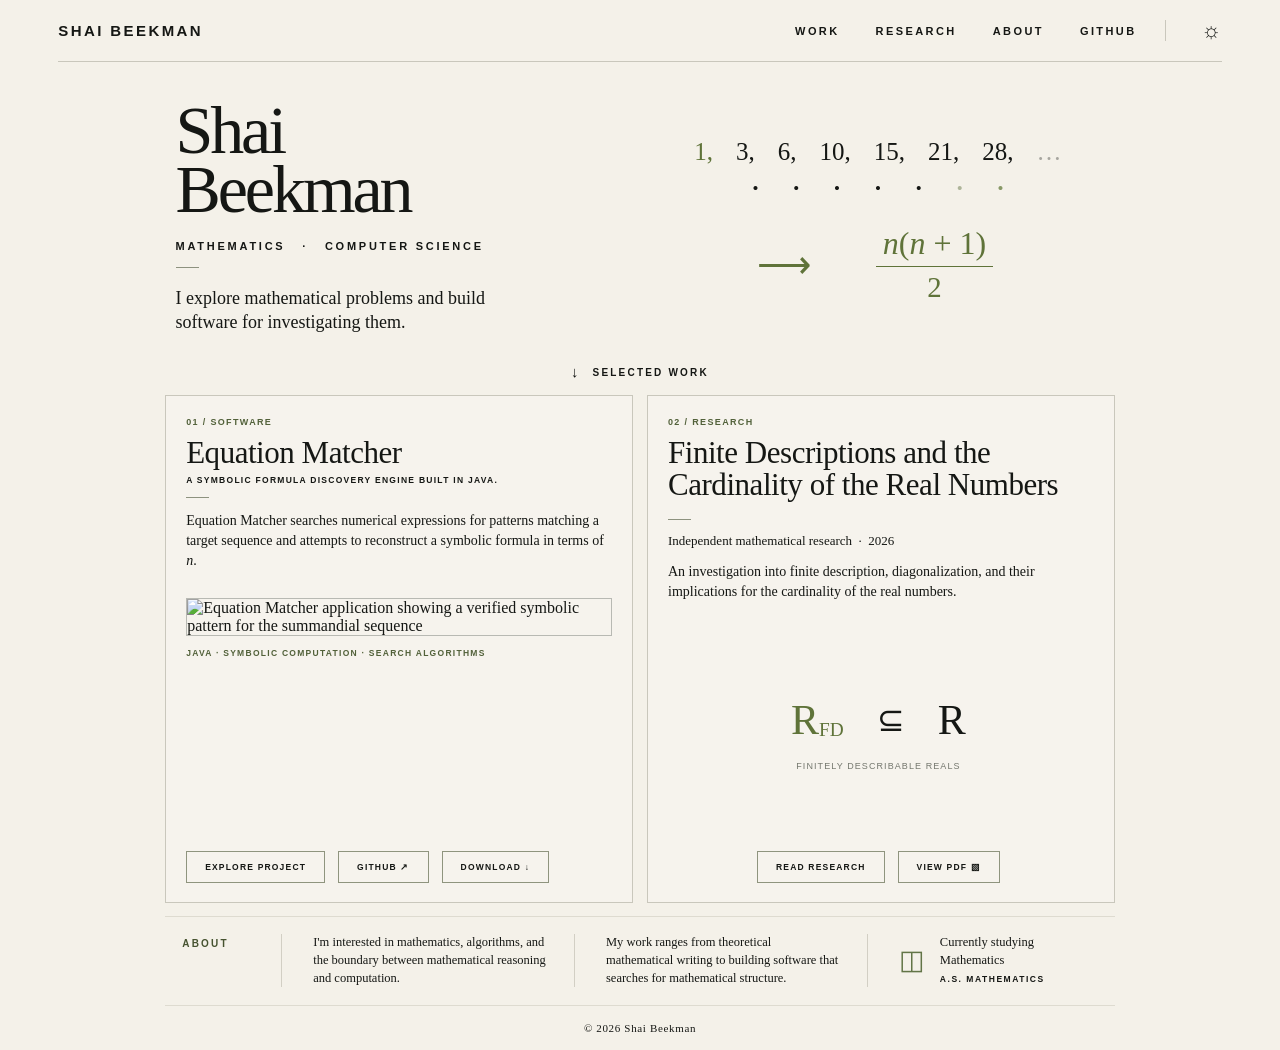
==== index.html @ c5e65092 "Add files via upload" ====
<!doctype html><html lang="en"><head><meta charset="utf-8"><meta name="viewport" content="width=device-width,initial-scale=1"><title>Shai Beekman — Mathematics & Computer Science</title><meta name="description" content="Portfolio of Shai Beekman, featuring Equation Matcher, a Java symbolic formula discovery engine, and independent mathematical research on finite descriptions and the cardinality of the real numbers."><meta name="author" content="Shai Beekman"><meta name="theme-color" content="#f4f1e9"><meta property="og:type" content="website"><meta property="og:title" content="Shai Beekman — Mathematics & Computer Science"><meta property="og:description" content="Portfolio of Shai Beekman, featuring Equation Matcher, a Java symbolic formula discovery engine, and independent mathematical research on finite descriptions and the cardinality of the real numbers."><meta name="twitter:card" content="summary"><link rel="stylesheet" href="styles.css"></head><body>
<header><a class="brand" href="#top">SHAI BEEKMAN</a><nav><a href="#work">WORK</a><a href="#research">RESEARCH</a><a href="#about">ABOUT</a><a href="https://github.com/ShaiBeekman" target="_blank" rel="noopener noreferrer">GITHUB</a><span class="nav-divider" aria-hidden="true"></span><button class="theme-icon" type="button" aria-label="Theme">☼</button></nav></header>
<main id="top"><section class="hero"><div class="hero-copy"><h1><span>Shai</span><span>Beekman</span></h1><p class="kicker">MATHEMATICS <span>·</span> COMPUTER SCIENCE</p><div class="rule"></div><p class="intro">I explore mathematical problems and build software for investigating them.</p></div><div class="sequence" aria-label="Triangular number sequence resolving to the Gaussian sum"><div class="terms"><span>1,</span><span>3,</span><span>6,</span><span>10,</span><span>15,</span><span class="accent">21,</span><span>28,</span><span class="fade">…</span></div><div class="dots" aria-hidden="true"><span class="dot dot-1">•</span><span class="dot dot-2">•</span><span class="dot dot-3">•</span><span class="dot dot-4">•</span><span class="dot dot-5">•</span><span class="dot dot-6">•</span><span class="dot dot-7">•</span></div><div class="resolve"><span class="arrow">⟶</span><span class="formula" aria-label="n times n plus 1 over 2"><span class="numerator"><i>n</i>(<i>n</i> + 1)</span><span class="denominator">2</span></span></div></div></section>
<div class="section-label"><span>↓</span> SELECTED WORK</div>
<section id="work" class="cards"><article class="card software"><p class="eyebrow">01 / SOFTWARE</p><h2>Equation Matcher</h2><p class="subhead">A SYMBOLIC FORMULA DISCOVERY ENGINE BUILT IN JAVA.</p><div class="mini-rule"></div><p>Equation Matcher searches numerical expressions for patterns matching a target sequence and attempts to reconstruct a symbolic formula in terms of <i>n</i>.</p><img src="assets/equation-matcher.png" alt="Equation Matcher application showing a verified symbolic pattern for the summandial sequence"><p class="tags">JAVA · SYMBOLIC COMPUTATION · SEARCH ALGORITHMS</p><div class="actions"><a href="equation-matcher.html">EXPLORE PROJECT</a><a href="https://github.com/ShaiBeekman/equation-matcher" target="_blank" rel="noopener noreferrer">GITHUB ↗</a><a href="https://github.com/ShaiBeekman/equation-matcher/releases/tag/v1.0.0" target="_blank" rel="noopener noreferrer">DOWNLOAD ↓</a></div></article>
<article id="research" class="card research"><p class="eyebrow">02 / RESEARCH</p><h2>Finite Descriptions and the<br>Cardinality of the Real Numbers</h2><div class="mini-rule"></div><p class="meta">Independent mathematical research &nbsp;·&nbsp; 2026</p><p>An investigation into finite description, diagonalization, and their implications for the cardinality of the real numbers.</p><div class="math-mark"><div class="math-expression"><span>R<sub>FD</sub></span><span class="relation">⊆</span><span>R</span></div><small>finitely describable reals</small></div><div class="actions research-actions"><a href="research.html">READ RESEARCH</a><a href="Finite Descriptions and the Cardinality of the Real Numbers.pdf">VIEW PDF ▧</a></div></article></section>
<section id="about" class="about"><h3>ABOUT</h3><p>I'm interested in mathematics, algorithms, and the boundary between mathematical reasoning and computation.</p><p>My work ranges from theoretical mathematical writing to building software that searches for mathematical structure.</p><div><span class="column-icon">◫</span><p>Currently studying Mathematics<br><b>A.S. MATHEMATICS</b></p></div></section></main><footer>© 2026 Shai Beekman</footer>
<script src="script.js"></script></body></html>
---- styles.css ----
:root{
  --paper:#f4f1e9;
  --ink:#151714;
  --muted:#74776e;
  --line:#c9c7bc;
  --accent:#5f7339;
  --card:rgba(255,255,255,.16);
}
*{box-sizing:border-box}
html{scroll-behavior:smooth}
body{margin:0;background:var(--paper);color:var(--ink);font-family:Georgia,'Times New Roman',serif}
a{color:inherit;text-decoration:none}
button{font:inherit;color:inherit}

header{
  height:62px;
  margin:0 4.55%;
  display:flex;
  align-items:center;
  justify-content:space-between;
  border-bottom:1px solid var(--line);
  font-family:Arial,sans-serif;
  letter-spacing:.22em;
  font-size:11px;
}
.brand{font-size:15px;font-weight:700}
nav{display:flex;align-items:center;gap:36px;font-weight:700}
.nav-divider{height:21px;border-left:1px solid var(--line);margin-left:-8px}
.theme-icon{border:0;background:none;padding:0;font-size:22px;line-height:1;cursor:pointer;font-weight:400}

main{width:74.2%;max-width:1320px;margin:auto}
.hero{
  min-height:302px;
  padding:34px 1.1% 22px;
  display:grid;
  grid-template-columns:.92fr 1.08fr;
  align-items:center;
  gap:90px;
}
.hero-copy{align-self:center}
.hero h1{
  font-weight:400;
  font-size:clamp(68px,5.25vw,92px);
  line-height:.79;
  margin:0 0 23px;
  letter-spacing:-.046em;
}
.hero h1 span{display:block}
.hero h1 span+span{margin-top:.08em}
.kicker{font:700 11px Arial,sans-serif;letter-spacing:.25em;margin:0}
.kicker span{padding:0 11px}
.rule,.mini-rule{width:23px;border-top:1px solid #8d927f}
.rule{margin:15px 0 18px}
.mini-rule{margin:12px 0 13px}
.intro{font-size:18px;line-height:1.35;max-width:360px;margin:0}

.sequence{text-align:center;font-size:25px;padding-top:2px}
.terms{display:flex;justify-content:center;gap:23px}
.accent,.formula,.math-expression span:first-child{color:var(--accent)}
.fade{opacity:.34}
.dots{font-size:17px;margin:13px auto 0;display:grid;grid-template-columns:repeat(7,1fr);align-items:center;width:286px;letter-spacing:0}
.dot{color:var(--ink)}
.dot-6{color:#aeb59a}
.dot-7{color:#889967}
.resolve{margin-top:28px;display:flex;justify-content:center;align-items:center;gap:59px}
.arrow{font-size:38px;color:var(--accent);font-weight:200}
.formula{display:inline-flex;flex-direction:column;align-items:center;min-width:128px;font-size:32px;line-height:1.06}
.formula .numerator{display:block;padding:0 7px 5px;border-bottom:1px solid var(--accent);white-space:nowrap}
.formula .denominator{display:block;padding-top:5px;font-size:.9em}

.section-label{
  text-align:center;
  font:700 10px Arial,sans-serif;
  letter-spacing:.22em;
  margin:0 0 14px;
  display:flex;
  justify-content:center;
  align-items:center;
  gap:14px;
}
.section-label span{font:400 15px Georgia,serif;letter-spacing:0}
.cards{display:grid;grid-template-columns:1fr 1fr;gap:14px;align-items:stretch}
.card{
  border:1px solid var(--line);
  padding:21px 20px 19px;
  background:var(--card);
  min-height:508px;
  display:flex;
  flex-direction:column;
}
.eyebrow,.subhead,.tags{font-family:Arial,sans-serif;font-weight:700;letter-spacing:.15em;color:#52613a}
.eyebrow{font-size:9px;margin:0}
.card h2{font-size:31px;font-weight:400;line-height:1.04;margin:10px 0 6px;letter-spacing:-.015em}
.subhead{font-size:8.5px;color:var(--ink);margin:0}
.card>p:not(.eyebrow):not(.subhead):not(.tags):not(.meta){font-size:14px;line-height:1.42;max-width:590px;margin-top:0}
.software img{width:100%;display:block;margin:13px 0 9px;border:1px solid #b8b9b3}
.tags{font-size:8.5px;margin:3px 0 11px}
.actions{display:flex;gap:13px;flex-wrap:wrap;margin-top:auto}
.actions a{
  border:1px solid #8f947e;
  padding:10px 18px;
  font:700 8.5px Arial,sans-serif;
  letter-spacing:.14em;
  transition:background .18s ease,transform .18s ease;
}
.actions a:hover{background:#e9e7dd;transform:translateY(-1px)}
.meta{font-size:13px;margin:0 0 13px}
.research{padding-right:25px}
.research h2{font-size:31px}
.math-mark{flex:1;min-height:198px;display:flex;flex-direction:column;align-items:center;justify-content:center;gap:17px}
.math-expression{display:flex;align-items:center;justify-content:center;gap:33px;font-size:42px}
.math-expression .relation{color:var(--ink);font-size:.78em}
.math-mark sub{font-size:.46em;vertical-align:-.12em}
.math-mark small{font:9px Arial,sans-serif;letter-spacing:.12em;color:var(--muted);text-transform:uppercase}
.research-actions{justify-content:center;margin-top:0}

.about{
  margin-top:13px;
  border-top:1px solid #dedbd0;
  border-bottom:1px solid #dedbd0;
  padding:18px 1.8%;
  display:grid;
  grid-template-columns:.5fr 1.45fr 1.45fr 1.05fr;
  gap:29px;
  align-items:start;
}
.about h3{font:700 10px Arial,sans-serif;letter-spacing:.22em;color:#465330;margin:2px 0 0}
.about p{font-size:12.5px;line-height:1.42;margin:0}
.about>div{display:flex;gap:12px;align-items:center}
.about b{font:700 8.5px Arial,sans-serif;letter-spacing:.18em}
.column-icon{font-size:25px;color:#627547}
footer{text-align:center;padding:16px;font-size:11px;letter-spacing:.06em}

@media(max-width:1200px){
  main{width:82%}
  .hero{gap:60px}
}
@media(max-width:900px){
  header{margin:0 4%}
  nav{gap:18px}
  .nav-divider,.theme-icon{display:none}
  main{width:92%}
  .hero{grid-template-columns:1fr;padding-top:42px;min-height:auto;gap:30px}
  .sequence{padding:20px 0 8px}
  .cards{grid-template-columns:1fr}
  .about{grid-template-columns:1fr}
  .card{min-height:auto}
  .math-mark{min-height:185px}
  .research{padding-right:20px}
}
@media(max-width:600px){
  header{height:auto;padding:18px 0;align-items:flex-start}
  .brand{font-size:13px}
  nav{gap:11px;flex-wrap:wrap;justify-content:flex-end;font-size:8px}
  .hero{padding-left:0;padding-right:0}
  .hero h1{font-size:64px}
  .terms{gap:11px;font-size:20px}
  .dots{width:248px}
  .resolve{gap:28px}
  .formula{font-size:29px;min-width:115px}
  .card{padding:20px 16px}
  .card h2,.research h2{font-size:28px}
  .actions a{flex:1;text-align:center;padding:11px 8px}
  .intro{font-size:17px}
  .about{padding:24px 0}
  .about p{font-size:14px}
  .math-expression{font-size:38px;gap:24px}
}

/* v4 — restore the more structured About strip from the approved reference */
.about{
  margin-top:13px;
  border-top:1px solid #dedbd0;
  border-bottom:1px solid #dedbd0;
  padding:17px 1.8% 18px;
  grid-template-columns:.48fr 1.42fr 1.42fr 1.12fr;
  gap:0;
  align-items:center;
}
.about h3{
  align-self:start;
  padding-top:2px;
}
.about > p,
.about > div{
  min-height:49px;
  border-left:1px solid #d2cfc4;
  padding-left:31px;
  padding-right:27px;
  display:flex;
  align-items:center;
}
.about > div{
  gap:15px;
  padding-right:0;
}
.about > div p{display:block}
.about p{font-size:12.5px;line-height:1.42;margin:0}
.column-icon{
  font-size:27px;
  line-height:1;
  color:#627547;
  flex:0 0 auto;
}
@media(max-width:900px){
  .about{gap:18px}
  .about > p,.about > div{border-left:0;padding-left:0;padding-right:0;min-height:0}
}

/* v10 — functional theme control and honest handling of external links not yet supplied */
html[data-theme="dark"]{
  --paper:#171915;
  --ink:#efede4;
  --muted:#a7aa9f;
  --line:#4a4e43;
  --accent:#9aad67;
  --card:rgba(255,255,255,.025);
}

/* v13 — softer dark-mode progression for the sequence dots */
html[data-theme="dark"] .dot-1,
html[data-theme="dark"] .dot-2,
html[data-theme="dark"] .dot-3,
html[data-theme="dark"] .dot-4,
html[data-theme="dark"] .dot-5{color:#efede4}
html[data-theme="dark"] .dot-6{color:#bdc89c}
html[data-theme="dark"] .dot-7{color:#9aad67}

html[data-theme="dark"] .actions a:hover{background:#24281f}
html[data-theme="dark"] .research-actions a:hover{background:#24281f}
html[data-theme="dark"] .software img{border-color:#4a4e43}
html[data-theme="dark"] .about{border-color:#383b34}
html[data-theme="dark"] .about > p,
html[data-theme="dark"] .about > div{border-color:#44483e}
html[data-theme="dark"] .eyebrow,
html[data-theme="dark"] .tags{color:#9aad67}
html[data-theme="dark"] .subhead{color:var(--ink)}
html[data-theme="dark"] .rule,
html[data-theme="dark"] .mini-rule{border-color:#7c836d}

.pending-link[aria-disabled="true"]{
  opacity:.48;
  cursor:not-allowed;
}
.pending-link[aria-disabled="true"]:hover{
  transform:none !important;
  background:transparent !important;
}


/* v12 — final QA: keyboard focus and reduced-motion support */
a:focus-visible,button:focus-visible{outline:2px solid var(--accent);outline-offset:4px}
@media (prefers-reduced-motion: reduce){
  html{scroll-behavior:auto}
  *,*::before,*::after{scroll-behavior:auto!important;transition-duration:.01ms!important;animation-duration:.01ms!important;animation-iteration-count:1!important}
}
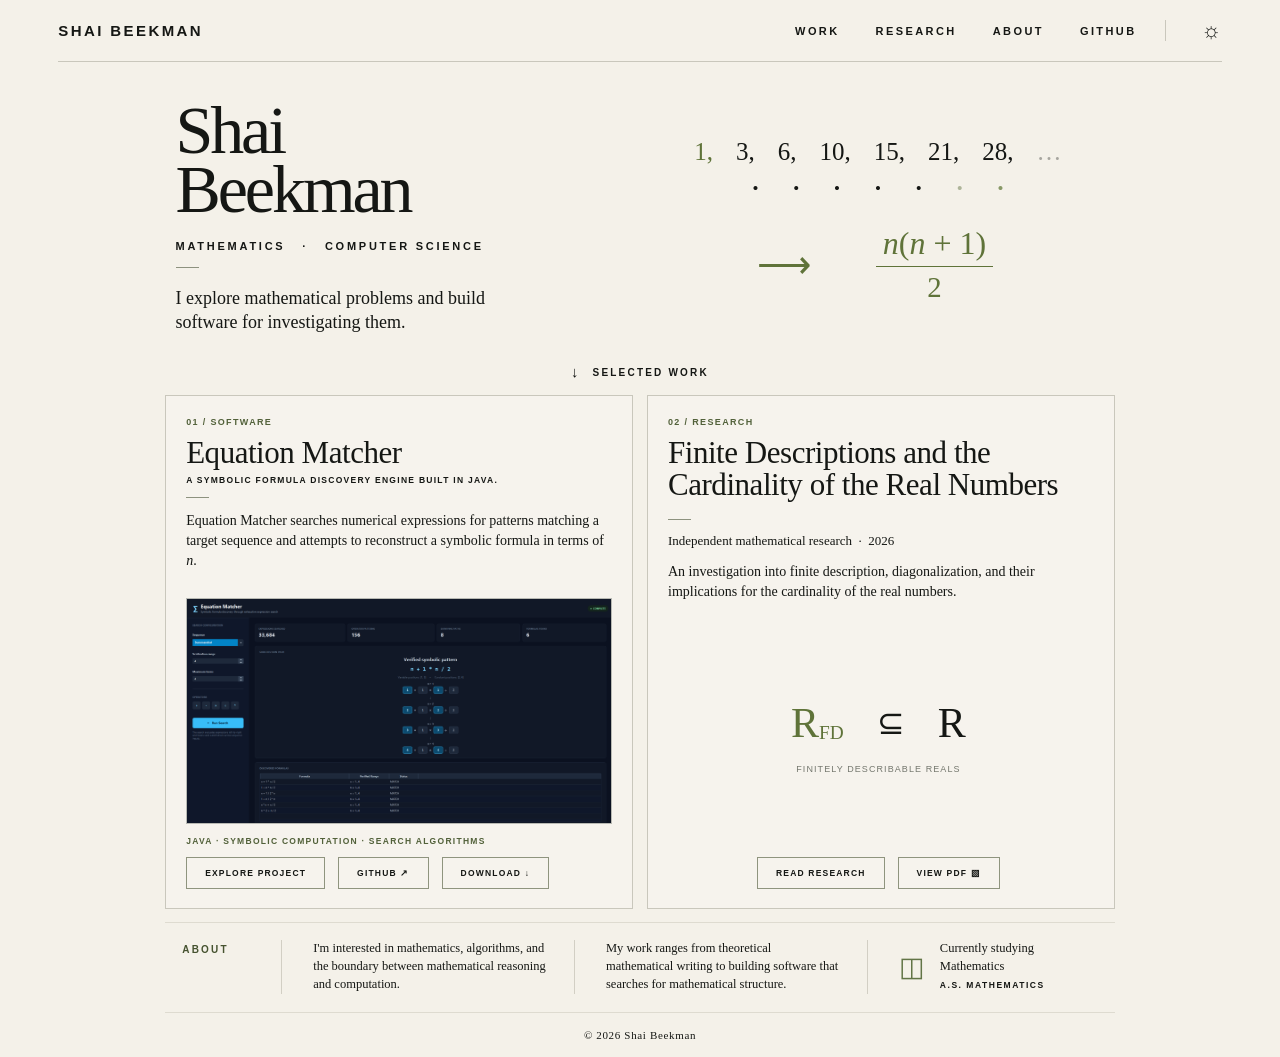
==== commit 34b2e3de: "Add files via upload" ====
--- a/index.html
+++ b/index.html
@@ -2,7 +2,7 @@
 <header><a class="brand" href="#top">SHAI BEEKMAN</a><nav><a href="#work">WORK</a><a href="#research">RESEARCH</a><a href="#about">ABOUT</a><a href="https://github.com/ShaiBeekman" target="_blank" rel="noopener noreferrer">GITHUB</a><span class="nav-divider" aria-hidden="true"></span><button class="theme-icon" type="button" aria-label="Theme">☼</button></nav></header>
 <main id="top"><section class="hero"><div class="hero-copy"><h1><span>Shai</span><span>Beekman</span></h1><p class="kicker">MATHEMATICS <span>·</span> COMPUTER SCIENCE</p><div class="rule"></div><p class="intro">I explore mathematical problems and build software for investigating them.</p></div><div class="sequence" aria-label="Triangular number sequence resolving to the Gaussian sum"><div class="terms"><span>1,</span><span>3,</span><span>6,</span><span>10,</span><span>15,</span><span class="accent">21,</span><span>28,</span><span class="fade">…</span></div><div class="dots" aria-hidden="true"><span class="dot dot-1">•</span><span class="dot dot-2">•</span><span class="dot dot-3">•</span><span class="dot dot-4">•</span><span class="dot dot-5">•</span><span class="dot dot-6">•</span><span class="dot dot-7">•</span></div><div class="resolve"><span class="arrow">⟶</span><span class="formula" aria-label="n times n plus 1 over 2"><span class="numerator"><i>n</i>(<i>n</i> + 1)</span><span class="denominator">2</span></span></div></div></section>
 <div class="section-label"><span>↓</span> SELECTED WORK</div>
-<section id="work" class="cards"><article class="card software"><p class="eyebrow">01 / SOFTWARE</p><h2>Equation Matcher</h2><p class="subhead">A SYMBOLIC FORMULA DISCOVERY ENGINE BUILT IN JAVA.</p><div class="mini-rule"></div><p>Equation Matcher searches numerical expressions for patterns matching a target sequence and attempts to reconstruct a symbolic formula in terms of <i>n</i>.</p><img src="assets/equation-matcher.png" alt="Equation Matcher application showing a verified symbolic pattern for the summandial sequence"><p class="tags">JAVA · SYMBOLIC COMPUTATION · SEARCH ALGORITHMS</p><div class="actions"><a href="equation-matcher.html">EXPLORE PROJECT</a><a href="https://github.com/ShaiBeekman/equation-matcher" target="_blank" rel="noopener noreferrer">GITHUB ↗</a><a href="https://github.com/ShaiBeekman/equation-matcher/releases/tag/v1.0.0" target="_blank" rel="noopener noreferrer">DOWNLOAD ↓</a></div></article>
+<section id="work" class="cards"><article class="card software"><p class="eyebrow">01 / SOFTWARE</p><h2>Equation Matcher</h2><p class="subhead">A SYMBOLIC FORMULA DISCOVERY ENGINE BUILT IN JAVA.</p><div class="mini-rule"></div><p>Equation Matcher searches numerical expressions for patterns matching a target sequence and attempts to reconstruct a symbolic formula in terms of <i>n</i>.</p><img src="equation-matcher.png" alt="Equation Matcher application showing a verified symbolic pattern for the summandial sequence"><p class="tags">JAVA · SYMBOLIC COMPUTATION · SEARCH ALGORITHMS</p><div class="actions"><a href="equation-matcher.html">EXPLORE PROJECT</a><a href="https://github.com/ShaiBeekman/equation-matcher" target="_blank" rel="noopener noreferrer">GITHUB ↗</a><a href="https://github.com/ShaiBeekman/equation-matcher/releases/tag/v1.0.0" target="_blank" rel="noopener noreferrer">DOWNLOAD ↓</a></div></article>
 <article id="research" class="card research"><p class="eyebrow">02 / RESEARCH</p><h2>Finite Descriptions and the<br>Cardinality of the Real Numbers</h2><div class="mini-rule"></div><p class="meta">Independent mathematical research &nbsp;·&nbsp; 2026</p><p>An investigation into finite description, diagonalization, and their implications for the cardinality of the real numbers.</p><div class="math-mark"><div class="math-expression"><span>R<sub>FD</sub></span><span class="relation">⊆</span><span>R</span></div><small>finitely describable reals</small></div><div class="actions research-actions"><a href="research.html">READ RESEARCH</a><a href="Finite Descriptions and the Cardinality of the Real Numbers.pdf">VIEW PDF ▧</a></div></article></section>
 <section id="about" class="about"><h3>ABOUT</h3><p>I'm interested in mathematics, algorithms, and the boundary between mathematical reasoning and computation.</p><p>My work ranges from theoretical mathematical writing to building software that searches for mathematical structure.</p><div><span class="column-icon">◫</span><p>Currently studying Mathematics<br><b>A.S. MATHEMATICS</b></p></div></section></main><footer>© 2026 Shai Beekman</footer>
 <script src="script.js"></script></body></html>
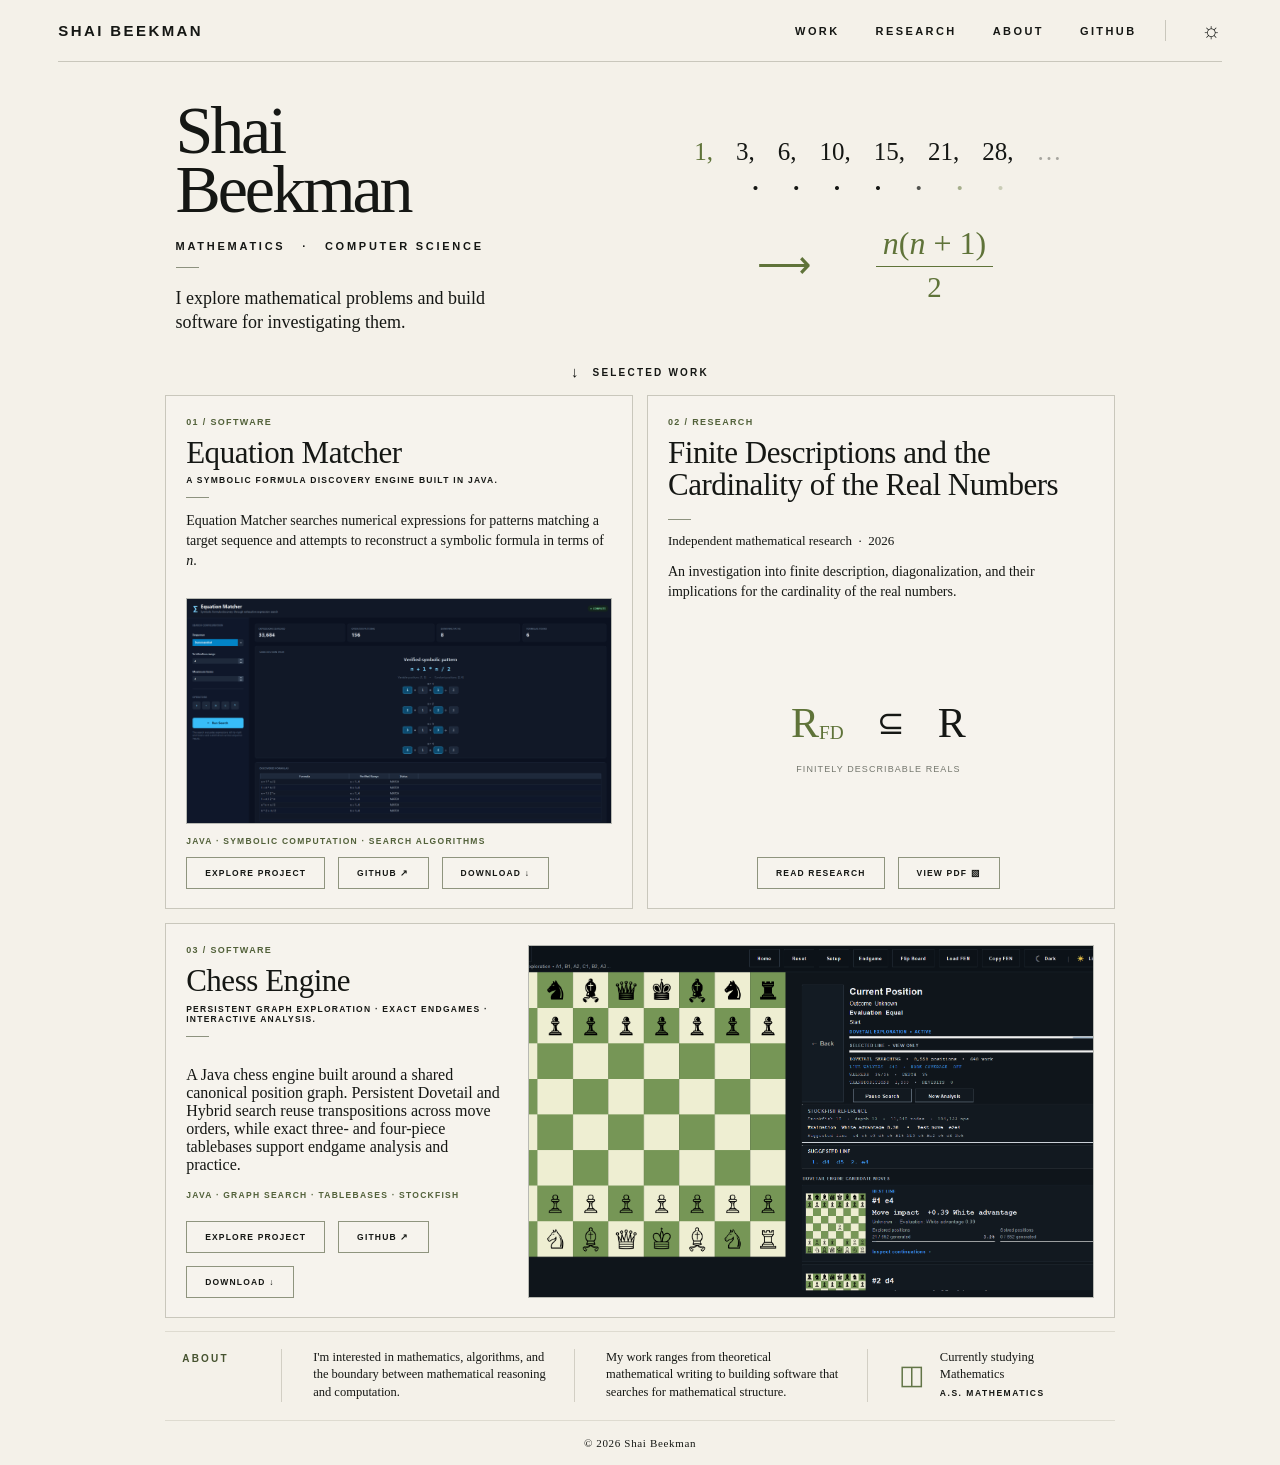
==== commit 1db42312: "Add Chess Engine to portfolio" ====
--- a/index.html
+++ b/index.html
@@ -1,8 +1,24 @@
-<!doctype html><html lang="en"><head><meta charset="utf-8"><meta name="viewport" content="width=device-width,initial-scale=1"><title>Shai Beekman — Mathematics & Computer Science</title><meta name="description" content="Portfolio of Shai Beekman, featuring Equation Matcher, a Java symbolic formula discovery engine, and independent mathematical research on finite descriptions and the cardinality of the real numbers."><meta name="author" content="Shai Beekman"><meta name="theme-color" content="#f4f1e9"><meta property="og:type" content="website"><meta property="og:title" content="Shai Beekman — Mathematics & Computer Science"><meta property="og:description" content="Portfolio of Shai Beekman, featuring Equation Matcher, a Java symbolic formula discovery engine, and independent mathematical research on finite descriptions and the cardinality of the real numbers."><meta name="twitter:card" content="summary"><link rel="stylesheet" href="styles.css"></head><body>
+<!doctype html><html lang="en"><head><meta charset="utf-8"><meta name="viewport" content="width=device-width,initial-scale=1"><title>Shai Beekman — Mathematics & Computer Science</title><meta name="description" content="Portfolio of Shai Beekman, featuring Chess Engine, Equation Matcher, and independent mathematical research at the intersection of mathematics, algorithms, and computation."><meta name="author" content="Shai Beekman"><meta name="theme-color" content="#f4f1e9"><meta property="og:type" content="website"><meta property="og:title" content="Shai Beekman — Mathematics & Computer Science"><meta property="og:description" content="Portfolio of Shai Beekman, featuring Chess Engine, Equation Matcher, and independent mathematical research at the intersection of mathematics, algorithms, and computation."><meta name="twitter:card" content="summary"><link rel="stylesheet" href="styles.css"></head><body>
 <header><a class="brand" href="#top">SHAI BEEKMAN</a><nav><a href="#work">WORK</a><a href="#research">RESEARCH</a><a href="#about">ABOUT</a><a href="https://github.com/ShaiBeekman" target="_blank" rel="noopener noreferrer">GITHUB</a><span class="nav-divider" aria-hidden="true"></span><button class="theme-icon" type="button" aria-label="Theme">☼</button></nav></header>
 <main id="top"><section class="hero"><div class="hero-copy"><h1><span>Shai</span><span>Beekman</span></h1><p class="kicker">MATHEMATICS <span>·</span> COMPUTER SCIENCE</p><div class="rule"></div><p class="intro">I explore mathematical problems and build software for investigating them.</p></div><div class="sequence" aria-label="Triangular number sequence resolving to the Gaussian sum"><div class="terms"><span>1,</span><span>3,</span><span>6,</span><span>10,</span><span>15,</span><span class="accent">21,</span><span>28,</span><span class="fade">…</span></div><div class="dots" aria-hidden="true"><span class="dot dot-1">•</span><span class="dot dot-2">•</span><span class="dot dot-3">•</span><span class="dot dot-4">•</span><span class="dot dot-5">•</span><span class="dot dot-6">•</span><span class="dot dot-7">•</span></div><div class="resolve"><span class="arrow">⟶</span><span class="formula" aria-label="n times n plus 1 over 2"><span class="numerator"><i>n</i>(<i>n</i> + 1)</span><span class="denominator">2</span></span></div></div></section>
 <div class="section-label"><span>↓</span> SELECTED WORK</div>
 <section id="work" class="cards"><article class="card software"><p class="eyebrow">01 / SOFTWARE</p><h2>Equation Matcher</h2><p class="subhead">A SYMBOLIC FORMULA DISCOVERY ENGINE BUILT IN JAVA.</p><div class="mini-rule"></div><p>Equation Matcher searches numerical expressions for patterns matching a target sequence and attempts to reconstruct a symbolic formula in terms of <i>n</i>.</p><img src="equation-matcher.png" alt="Equation Matcher application showing a verified symbolic pattern for the summandial sequence"><p class="tags">JAVA · SYMBOLIC COMPUTATION · SEARCH ALGORITHMS</p><div class="actions"><a href="equation-matcher.html">EXPLORE PROJECT</a><a href="https://github.com/ShaiBeekman/equation-matcher" target="_blank" rel="noopener noreferrer">GITHUB ↗</a><a href="https://github.com/ShaiBeekman/equation-matcher/releases/tag/v1.0.0" target="_blank" rel="noopener noreferrer">DOWNLOAD ↓</a></div></article>
-<article id="research" class="card research"><p class="eyebrow">02 / RESEARCH</p><h2>Finite Descriptions and the<br>Cardinality of the Real Numbers</h2><div class="mini-rule"></div><p class="meta">Independent mathematical research &nbsp;·&nbsp; 2026</p><p>An investigation into finite description, diagonalization, and their implications for the cardinality of the real numbers.</p><div class="math-mark"><div class="math-expression"><span>R<sub>FD</sub></span><span class="relation">⊆</span><span>R</span></div><small>finitely describable reals</small></div><div class="actions research-actions"><a href="research.html">READ RESEARCH</a><a href="Finite Descriptions and the Cardinality of the Real Numbers.pdf">VIEW PDF ▧</a></div></article></section>
+<article id="research" class="card research"><p class="eyebrow">02 / RESEARCH</p><h2>Finite Descriptions and the<br>Cardinality of the Real Numbers</h2><div class="mini-rule"></div><p class="meta">Independent mathematical research &nbsp;·&nbsp; 2026</p><p>An investigation into finite description, diagonalization, and their implications for the cardinality of the real numbers.</p><div class="math-mark"><div class="math-expression"><span>R<sub>FD</sub></span><span class="relation">⊆</span><span>R</span></div><small>finitely describable reals</small></div><div class="actions research-actions"><a href="research.html">READ RESEARCH</a><a href="Finite Descriptions and the Cardinality of the Real Numbers.pdf">VIEW PDF ▧</a></div></article>
+<article class="card software chess-card">
+  <div class="chess-card-copy">
+    <p class="eyebrow">03 / SOFTWARE</p>
+    <h2>Chess Engine</h2>
+    <p class="subhead">PERSISTENT GRAPH EXPLORATION · EXACT ENDGAMES · INTERACTIVE ANALYSIS.</p>
+    <div class="mini-rule"></div>
+    <p>A Java chess engine built around a shared canonical position graph. Persistent Dovetail and Hybrid search reuse transpositions across move orders, while exact three- and four-piece tablebases support endgame analysis and practice.</p>
+    <p class="tags">JAVA · GRAPH SEARCH · TABLEBASES · STOCKFISH</p>
+    <div class="actions">
+      <a href="chess-engine.html">EXPLORE PROJECT</a>
+      <a href="https://github.com/ShaiBeekman/Chess-Engine" target="_blank" rel="noopener noreferrer">GITHUB ↗</a>
+      <a href="https://github.com/ShaiBeekman/Chess-Engine/releases/tag/v1.0.0" target="_blank" rel="noopener noreferrer">DOWNLOAD ↓</a>
+    </div>
+  </div>
+  <img src="chess-engine.png" alt="Chess Engine Dovetail analysis interface showing the board, persistent search status, Stockfish reference, and candidate moves">
+</article></section>
 <section id="about" class="about"><h3>ABOUT</h3><p>I'm interested in mathematics, algorithms, and the boundary between mathematical reasoning and computation.</p><p>My work ranges from theoretical mathematical writing to building software that searches for mathematical structure.</p><div><span class="column-icon">◫</span><p>Currently studying Mathematics<br><b>A.S. MATHEMATICS</b></p></div></section></main><footer>© 2026 Shai Beekman</footer>
 <script src="script.js"></script></body></html>
--- a/styles.css
+++ b/styles.css
@@ -59,9 +59,10 @@
 .accent,.formula,.math-expression span:first-child{color:var(--accent)}
 .fade{opacity:.34}
 .dots{font-size:17px;margin:13px auto 0;display:grid;grid-template-columns:repeat(7,1fr);align-items:center;width:286px;letter-spacing:0}
-.dot{color:var(--ink)}
-.dot-6{color:#aeb59a}
-.dot-7{color:#889967}
+.dot{color:var(--ink);opacity:1}
+.dot-5{opacity:.72}
+.dot-6{color:var(--accent);opacity:.52}
+.dot-7{color:var(--accent);opacity:.28}
 .resolve{margin-top:28px;display:flex;justify-content:center;align-items:center;gap:59px}
 .arrow{font-size:38px;color:var(--accent);font-weight:200}
 .formula{display:inline-flex;flex-direction:column;align-items:center;min-width:128px;font-size:32px;line-height:1.06}
@@ -138,7 +139,8 @@
 @media(max-width:900px){
   header{margin:0 4%}
   nav{gap:18px}
-  .nav-divider,.theme-icon{display:none}
+  .nav-divider{display:none}
+  .theme-icon{display:inline-flex;align-items:center;justify-content:center;flex:0 0 auto}
   main{width:92%}
   .hero{grid-template-columns:1fr;padding-top:42px;min-height:auto;gap:30px}
   .sequence{padding:20px 0 8px}
@@ -217,14 +219,14 @@
   --card:rgba(255,255,255,.025);
 }
 
-/* v13 — softer dark-mode progression for the sequence dots */
+/* v14 — smooth theme-aware fade for the final sequence dots */
 html[data-theme="dark"] .dot-1,
 html[data-theme="dark"] .dot-2,
 html[data-theme="dark"] .dot-3,
 html[data-theme="dark"] .dot-4,
-html[data-theme="dark"] .dot-5{color:#efede4}
-html[data-theme="dark"] .dot-6{color:#bdc89c}
-html[data-theme="dark"] .dot-7{color:#9aad67}
+html[data-theme="dark"] .dot-5{color:var(--ink)}
+html[data-theme="dark"] .dot-6,
+html[data-theme="dark"] .dot-7{color:var(--accent)}
 
 html[data-theme="dark"] .actions a:hover{background:#24281f}
 html[data-theme="dark"] .research-actions a:hover{background:#24281f}
@@ -254,3 +256,38 @@
   html{scroll-behavior:auto}
   *,*::before,*::after{scroll-behavior:auto!important;transition-duration:.01ms!important;animation-duration:.01ms!important;animation-iteration-count:1!important}
 }
+
+
+/* M88.5A — full-width Chess Engine project card */
+.chess-card{
+  grid-column:1/-1;
+  min-height:0;
+  display:grid;
+  grid-template-columns:.72fr 1.28fr;
+  gap:24px;
+  align-items:stretch;
+}
+.chess-card-copy{
+  min-height:330px;
+  display:flex;
+  flex-direction:column;
+}
+.chess-card .tags{margin-top:auto}
+.chess-card .actions{margin-top:10px}
+.chess-card>img{
+  width:100%;
+  height:100%;
+  min-height:330px;
+  object-fit:cover;
+  object-position:center top;
+  display:block;
+  margin:0;
+  border:1px solid #b8b9b3;
+}
+html[data-theme="dark"] .chess-card>img{border-color:#4a4e43}
+
+@media(max-width:900px){
+  .chess-card{grid-template-columns:1fr}
+  .chess-card-copy{min-height:0}
+  .chess-card>img{min-height:0;height:auto}
+}
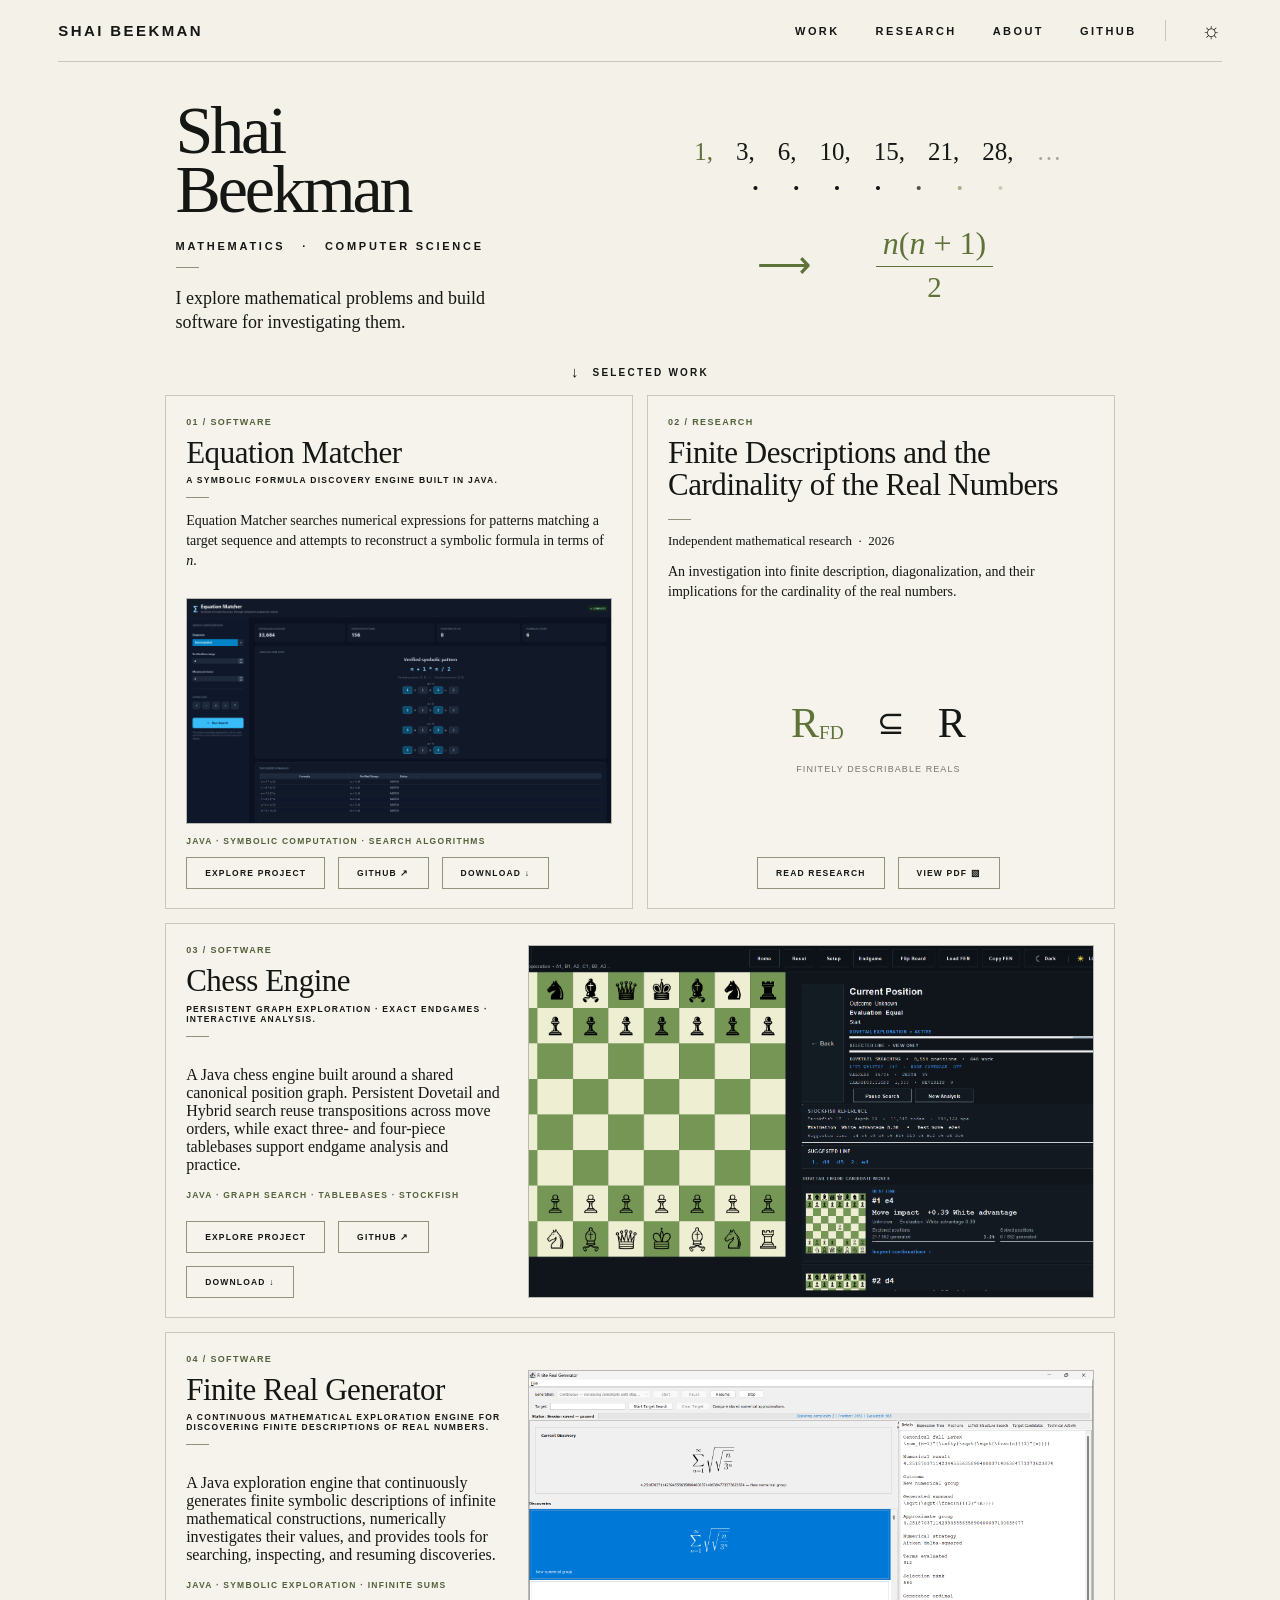
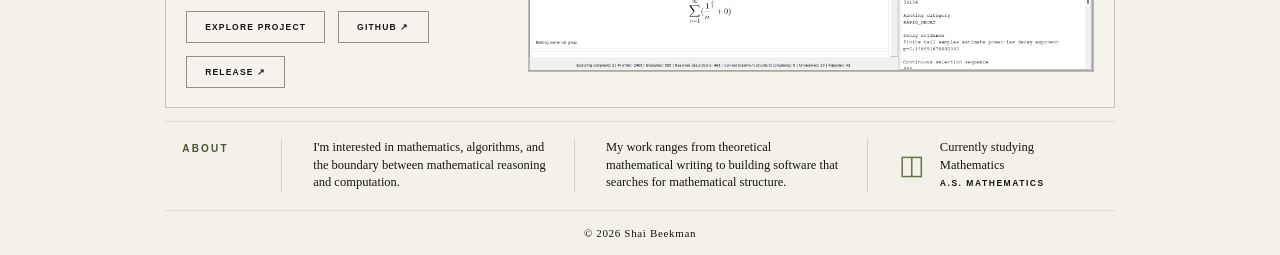
==== commit ae20dc3f: "Add Finite Real Generator to portfolio" ====
--- a/index.html
+++ b/index.html
@@ -1,4 +1,4 @@
-<!doctype html><html lang="en"><head><meta charset="utf-8"><meta name="viewport" content="width=device-width,initial-scale=1"><title>Shai Beekman — Mathematics & Computer Science</title><meta name="description" content="Portfolio of Shai Beekman, featuring Chess Engine, Equation Matcher, and independent mathematical research at the intersection of mathematics, algorithms, and computation."><meta name="author" content="Shai Beekman"><meta name="theme-color" content="#f4f1e9"><meta property="og:type" content="website"><meta property="og:title" content="Shai Beekman — Mathematics & Computer Science"><meta property="og:description" content="Portfolio of Shai Beekman, featuring Chess Engine, Equation Matcher, and independent mathematical research at the intersection of mathematics, algorithms, and computation."><meta name="twitter:card" content="summary"><link rel="stylesheet" href="styles.css"></head><body>
+<!doctype html><html lang="en"><head><meta charset="utf-8"><meta name="viewport" content="width=device-width,initial-scale=1"><title>Shai Beekman — Mathematics & Computer Science</title><meta name="description" content="Portfolio of Shai Beekman, featuring Chess Engine, Equation Matcher, Finite Real Generator, and independent mathematical research at the intersection of mathematics, algorithms, and computation."><meta name="author" content="Shai Beekman"><meta name="theme-color" content="#f4f1e9"><meta property="og:type" content="website"><meta property="og:title" content="Shai Beekman — Mathematics & Computer Science"><meta property="og:description" content="Portfolio of Shai Beekman, featuring Chess Engine, Equation Matcher, Finite Real Generator, and independent mathematical research at the intersection of mathematics, algorithms, and computation."><meta name="twitter:card" content="summary"><link rel="stylesheet" href="styles.css"></head><body>
 <header><a class="brand" href="#top">SHAI BEEKMAN</a><nav><a href="#work">WORK</a><a href="#research">RESEARCH</a><a href="#about">ABOUT</a><a href="https://github.com/ShaiBeekman" target="_blank" rel="noopener noreferrer">GITHUB</a><span class="nav-divider" aria-hidden="true"></span><button class="theme-icon" type="button" aria-label="Theme">☼</button></nav></header>
 <main id="top"><section class="hero"><div class="hero-copy"><h1><span>Shai</span><span>Beekman</span></h1><p class="kicker">MATHEMATICS <span>·</span> COMPUTER SCIENCE</p><div class="rule"></div><p class="intro">I explore mathematical problems and build software for investigating them.</p></div><div class="sequence" aria-label="Triangular number sequence resolving to the Gaussian sum"><div class="terms"><span>1,</span><span>3,</span><span>6,</span><span>10,</span><span>15,</span><span class="accent">21,</span><span>28,</span><span class="fade">…</span></div><div class="dots" aria-hidden="true"><span class="dot dot-1">•</span><span class="dot dot-2">•</span><span class="dot dot-3">•</span><span class="dot dot-4">•</span><span class="dot dot-5">•</span><span class="dot dot-6">•</span><span class="dot dot-7">•</span></div><div class="resolve"><span class="arrow">⟶</span><span class="formula" aria-label="n times n plus 1 over 2"><span class="numerator"><i>n</i>(<i>n</i> + 1)</span><span class="denominator">2</span></span></div></div></section>
 <div class="section-label"><span>↓</span> SELECTED WORK</div>
@@ -19,6 +19,22 @@
     </div>
   </div>
   <img src="chess-engine.png" alt="Chess Engine Dovetail analysis interface showing the board, persistent search status, Stockfish reference, and candidate moves">
+</article>
+<article class="card software finite-real-card">
+  <div class="finite-real-card-copy">
+    <p class="eyebrow">04 / SOFTWARE</p>
+    <h2>Finite Real Generator</h2>
+    <p class="subhead">A continuous mathematical exploration engine for discovering finite descriptions of real numbers.</p>
+    <div class="mini-rule"></div>
+    <p>A Java exploration engine that continuously generates finite symbolic descriptions of infinite mathematical constructions, numerically investigates their values, and provides tools for searching, inspecting, and resuming discoveries.</p>
+    <p class="tags">JAVA &middot; SYMBOLIC EXPLORATION &middot; INFINITE SUMS</p>
+    <div class="actions">
+      <a href="finite-real-generator.html">EXPLORE PROJECT</a>
+      <a href="https://github.com/ShaiBeekman/FiniteRealGenerator" target="_blank" rel="noopener noreferrer">GITHUB &#8599;</a>
+      <a href="https://github.com/ShaiBeekman/FiniteRealGenerator/releases/tag/v1.0.0" target="_blank" rel="noopener noreferrer">RELEASE &#8599;</a>
+    </div>
+  </div>
+  <img src="finite-real-generator.png" alt="Finite Real Generator showing a rendered mathematical discovery, its numerical approximation, and the Discovery Gallery" loading="lazy">
 </article></section>
 <section id="about" class="about"><h3>ABOUT</h3><p>I'm interested in mathematics, algorithms, and the boundary between mathematical reasoning and computation.</p><p>My work ranges from theoretical mathematical writing to building software that searches for mathematical structure.</p><div><span class="column-icon">◫</span><p>Currently studying Mathematics<br><b>A.S. MATHEMATICS</b></p></div></section></main><footer>© 2026 Shai Beekman</footer>
 <script src="script.js"></script></body></html>
--- a/styles.css
+++ b/styles.css
@@ -258,8 +258,8 @@
 }
 
 
-/* M88.5A — full-width Chess Engine project card */
-.chess-card{
+/* Shared full-width software project cards */
+.chess-card,.finite-real-card{
   grid-column:1/-1;
   min-height:0;
   display:grid;
@@ -267,14 +267,14 @@
   gap:24px;
   align-items:stretch;
 }
-.chess-card-copy{
+.chess-card-copy,.finite-real-card-copy{
   min-height:330px;
   display:flex;
   flex-direction:column;
 }
-.chess-card .tags{margin-top:auto}
-.chess-card .actions{margin-top:10px}
-.chess-card>img{
+.chess-card .tags,.finite-real-card .tags{margin-top:auto}
+.chess-card .actions,.finite-real-card .actions{margin-top:10px}
+.chess-card>img,.finite-real-card>img{
   width:100%;
   height:100%;
   min-height:330px;
@@ -284,10 +284,14 @@
   margin:0;
   border:1px solid #b8b9b3;
 }
-html[data-theme="dark"] .chess-card>img{border-color:#4a4e43}
+html[data-theme="dark"] .chess-card>img,html[data-theme="dark"] .finite-real-card>img{border-color:#4a4e43}
 
 @media(max-width:900px){
-  .chess-card{grid-template-columns:1fr}
-  .chess-card-copy{min-height:0}
-  .chess-card>img{min-height:0;height:auto}
-}
+  .chess-card,.finite-real-card{grid-template-columns:1fr}
+  .chess-card-copy,.finite-real-card-copy{min-height:0}
+  .chess-card>img,.finite-real-card>img{min-height:0;height:auto}
+}
+
+/* Preserve the complete Finite Real Generator screenshot at its natural aspect ratio. */
+.finite-real-card>img{height:auto;min-height:0;align-self:center;object-fit:contain}
+.finite-real-card .subhead{text-transform:uppercase}
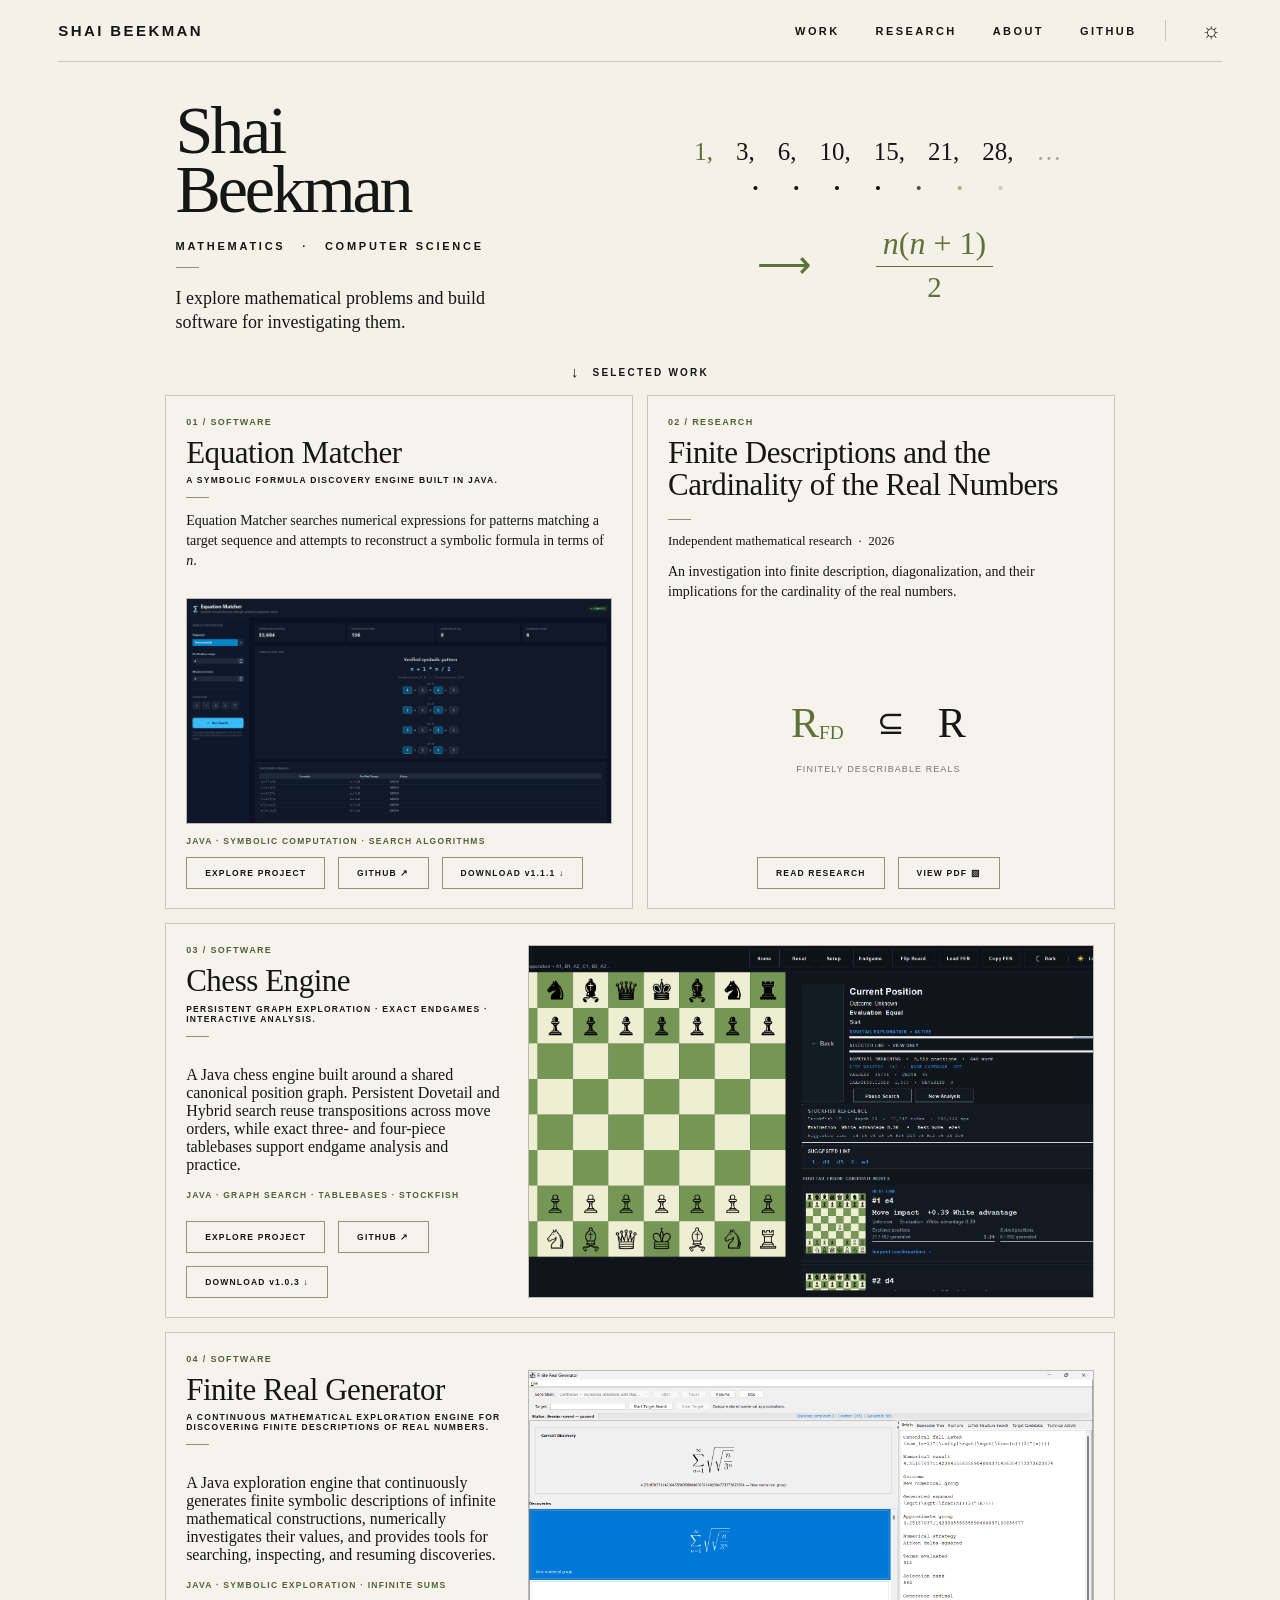
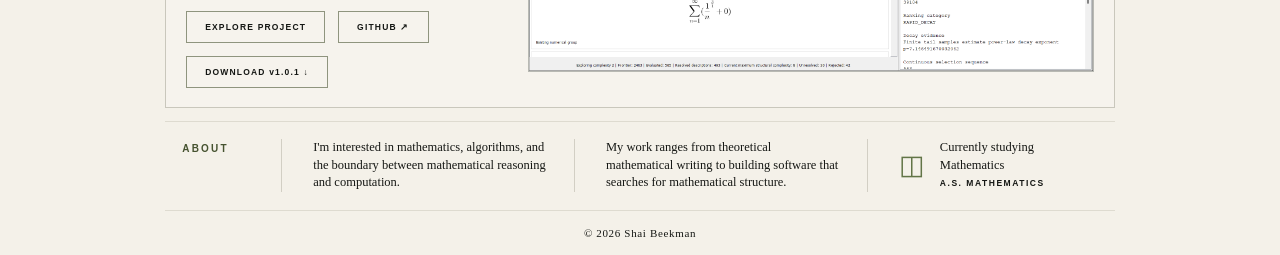
==== commit f5ce9772: "Update portfolio project links and release versions" ====
--- a/index.html
+++ b/index.html
@@ -2,7 +2,7 @@
 <header><a class="brand" href="#top">SHAI BEEKMAN</a><nav><a href="#work">WORK</a><a href="#research">RESEARCH</a><a href="#about">ABOUT</a><a href="https://github.com/ShaiBeekman" target="_blank" rel="noopener noreferrer">GITHUB</a><span class="nav-divider" aria-hidden="true"></span><button class="theme-icon" type="button" aria-label="Theme">☼</button></nav></header>
 <main id="top"><section class="hero"><div class="hero-copy"><h1><span>Shai</span><span>Beekman</span></h1><p class="kicker">MATHEMATICS <span>·</span> COMPUTER SCIENCE</p><div class="rule"></div><p class="intro">I explore mathematical problems and build software for investigating them.</p></div><div class="sequence" aria-label="Triangular number sequence resolving to the Gaussian sum"><div class="terms"><span>1,</span><span>3,</span><span>6,</span><span>10,</span><span>15,</span><span class="accent">21,</span><span>28,</span><span class="fade">…</span></div><div class="dots" aria-hidden="true"><span class="dot dot-1">•</span><span class="dot dot-2">•</span><span class="dot dot-3">•</span><span class="dot dot-4">•</span><span class="dot dot-5">•</span><span class="dot dot-6">•</span><span class="dot dot-7">•</span></div><div class="resolve"><span class="arrow">⟶</span><span class="formula" aria-label="n times n plus 1 over 2"><span class="numerator"><i>n</i>(<i>n</i> + 1)</span><span class="denominator">2</span></span></div></div></section>
 <div class="section-label"><span>↓</span> SELECTED WORK</div>
-<section id="work" class="cards"><article class="card software"><p class="eyebrow">01 / SOFTWARE</p><h2>Equation Matcher</h2><p class="subhead">A SYMBOLIC FORMULA DISCOVERY ENGINE BUILT IN JAVA.</p><div class="mini-rule"></div><p>Equation Matcher searches numerical expressions for patterns matching a target sequence and attempts to reconstruct a symbolic formula in terms of <i>n</i>.</p><img src="equation-matcher.png" alt="Equation Matcher application showing a verified symbolic pattern for the summandial sequence"><p class="tags">JAVA · SYMBOLIC COMPUTATION · SEARCH ALGORITHMS</p><div class="actions"><a href="equation-matcher.html">EXPLORE PROJECT</a><a href="https://github.com/ShaiBeekman/equation-matcher" target="_blank" rel="noopener noreferrer">GITHUB ↗</a><a href="https://github.com/ShaiBeekman/equation-matcher/releases/tag/v1.0.0" target="_blank" rel="noopener noreferrer">DOWNLOAD ↓</a></div></article>
+<section id="work" class="cards"><article class="card software"><p class="eyebrow">01 / SOFTWARE</p><h2>Equation Matcher</h2><p class="subhead">A SYMBOLIC FORMULA DISCOVERY ENGINE BUILT IN JAVA.</p><div class="mini-rule"></div><p>Equation Matcher searches numerical expressions for patterns matching a target sequence and attempts to reconstruct a symbolic formula in terms of <i>n</i>.</p><img src="equation-matcher.png" alt="Equation Matcher application showing a verified symbolic pattern for the summandial sequence"><p class="tags">JAVA · SYMBOLIC COMPUTATION · SEARCH ALGORITHMS</p><div class="actions"><a href="equation-matcher.html">EXPLORE PROJECT</a><a href="https://github.com/ShaiBeekman/Equation-Matcher" target="_blank" rel="noopener noreferrer">GITHUB ↗</a><a href="https://github.com/ShaiBeekman/Equation-Matcher/releases/tag/v1.1.1" target="_blank" rel="noopener noreferrer">DOWNLOAD v1.1.1 ↓</a></div></article>
 <article id="research" class="card research"><p class="eyebrow">02 / RESEARCH</p><h2>Finite Descriptions and the<br>Cardinality of the Real Numbers</h2><div class="mini-rule"></div><p class="meta">Independent mathematical research &nbsp;·&nbsp; 2026</p><p>An investigation into finite description, diagonalization, and their implications for the cardinality of the real numbers.</p><div class="math-mark"><div class="math-expression"><span>R<sub>FD</sub></span><span class="relation">⊆</span><span>R</span></div><small>finitely describable reals</small></div><div class="actions research-actions"><a href="research.html">READ RESEARCH</a><a href="Finite Descriptions and the Cardinality of the Real Numbers.pdf">VIEW PDF ▧</a></div></article>
 <article class="card software chess-card">
   <div class="chess-card-copy">
@@ -15,7 +15,7 @@
     <div class="actions">
       <a href="chess-engine.html">EXPLORE PROJECT</a>
       <a href="https://github.com/ShaiBeekman/Chess-Engine" target="_blank" rel="noopener noreferrer">GITHUB ↗</a>
-      <a href="https://github.com/ShaiBeekman/Chess-Engine/releases/tag/v1.0.0" target="_blank" rel="noopener noreferrer">DOWNLOAD ↓</a>
+      <a href="https://github.com/ShaiBeekman/Chess-Engine/releases/tag/v1.0.3" target="_blank" rel="noopener noreferrer">DOWNLOAD v1.0.3 ↓</a>
     </div>
   </div>
   <img src="chess-engine.png" alt="Chess Engine Dovetail analysis interface showing the board, persistent search status, Stockfish reference, and candidate moves">
@@ -30,8 +30,8 @@
     <p class="tags">JAVA &middot; SYMBOLIC EXPLORATION &middot; INFINITE SUMS</p>
     <div class="actions">
       <a href="finite-real-generator.html">EXPLORE PROJECT</a>
-      <a href="https://github.com/ShaiBeekman/FiniteRealGenerator" target="_blank" rel="noopener noreferrer">GITHUB &#8599;</a>
-      <a href="https://github.com/ShaiBeekman/FiniteRealGenerator/releases/tag/v1.0.0" target="_blank" rel="noopener noreferrer">RELEASE &#8599;</a>
+      <a href="https://github.com/ShaiBeekman/Finite-Real-Generator" target="_blank" rel="noopener noreferrer">GITHUB &#8599;</a>
+      <a href="https://github.com/ShaiBeekman/Finite-Real-Generator/releases/tag/v1.0.1" target="_blank" rel="noopener noreferrer">DOWNLOAD v1.0.1 &#8595;</a>
     </div>
   </div>
   <img src="finite-real-generator.png" alt="Finite Real Generator showing a rendered mathematical discovery, its numerical approximation, and the Discovery Gallery" loading="lazy">
